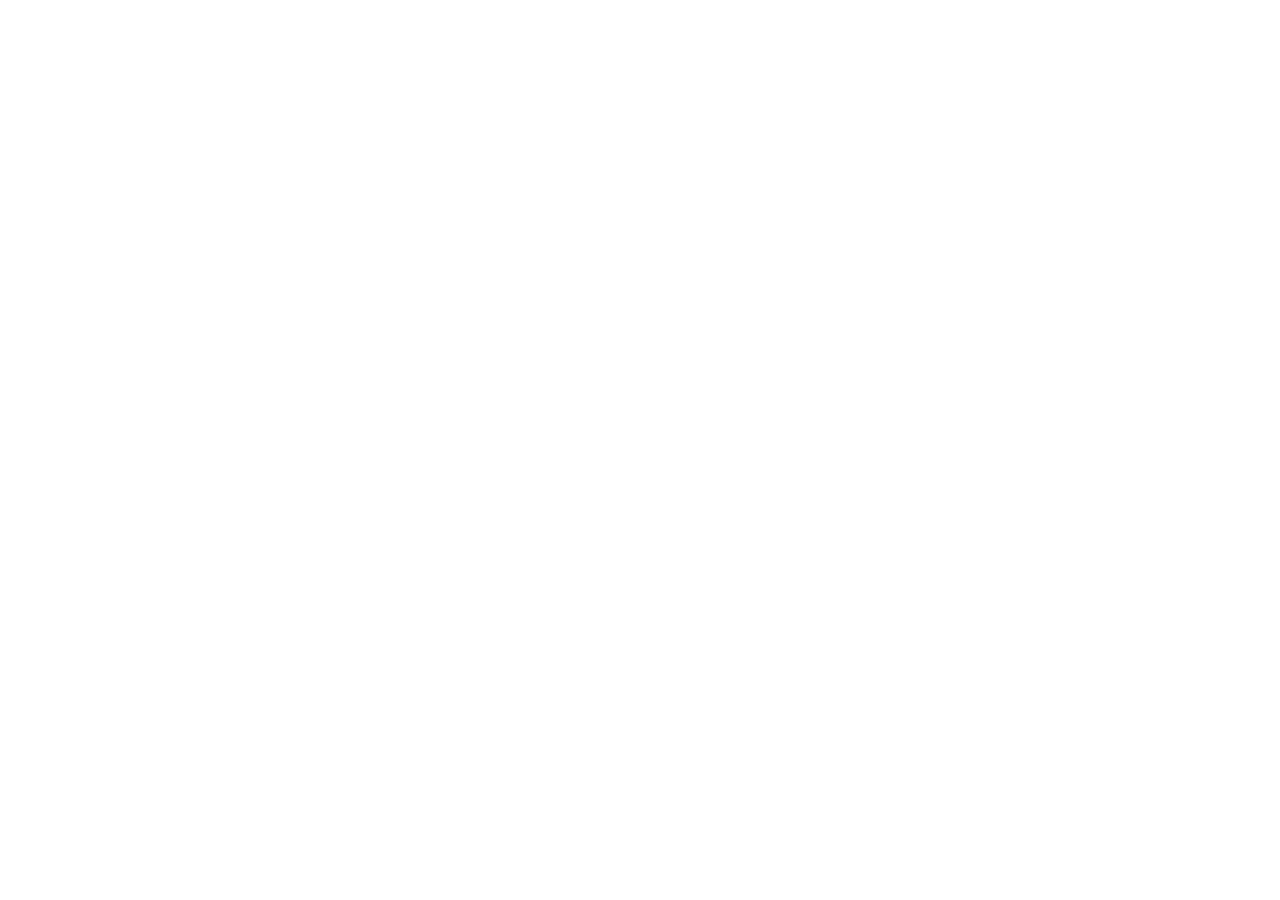
==== index.html @ 4cef2484 "Deploy f75d1c8585dfdbc903c3de9e8fee1585f913e459" ====
<!doctype html>
<html lang="es">
  <head>
    <meta charset="UTF-8" />
    <meta name="viewport" content="width=device-width, initial-scale=1, viewport-fit=cover, interactive-widget=resizes-content" />
    <meta name="theme-color" content="#f4f3ed" media="(prefers-color-scheme: light)" />
    <meta name="theme-color" content="#131a16" media="(prefers-color-scheme: dark)" />
    <link rel="preload" href="/abr-liftlog-public/fonts/barlow-regular.woff2" as="font" type="font/woff2" crossorigin />
    <link rel="preload" href="/abr-liftlog-public/fonts/barlow-condensed-semibold.woff2" as="font" type="font/woff2" crossorigin />
    <link rel="icon" type="image/svg+xml" href="/abr-liftlog-public/brand.svg" />
    <link rel="icon" type="image/png" sizes="32x32" href="/abr-liftlog-public/favicon-32.png" />
    <link rel="apple-touch-icon" sizes="180x180" href="/abr-liftlog-public/apple-touch-icon.png" />
    <title>ABR Liftlog</title>
    <script type="module" crossorigin src="/abr-liftlog-public/assets/index-C5jValbl.js"></script>
    <link rel="stylesheet" crossorigin href="/abr-liftlog-public/assets/index-BGxFVQfL.css">
  <link rel="manifest" href="/abr-liftlog-public/manifest.webmanifest"></head>
  <body>
    <div id="root"></div>
  </body>
</html>
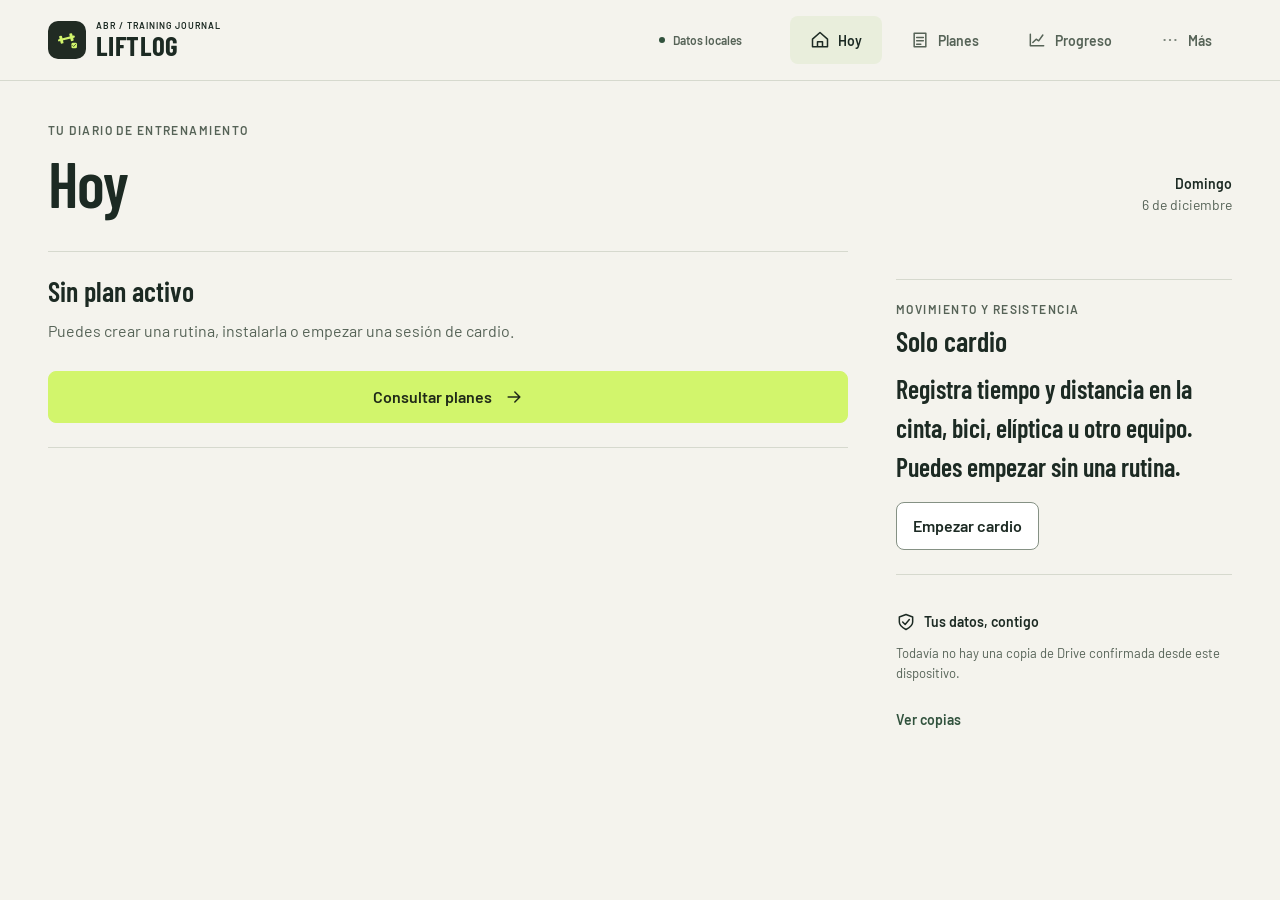
==== commit 3dcbbc82: "Update from https://github.com/abdell1999/abr-liftlog/commit/862dc05d4c0032ee55c1dd334f402fbfa137e01" ====
--- a/index.html
+++ b/index.html
@@ -1,20 +1,21 @@
-<!doctype html>
-<html lang="es">
-  <head>
-    <meta charset="UTF-8" />
-    <meta name="viewport" content="width=device-width, initial-scale=1, viewport-fit=cover, interactive-widget=resizes-content" />
-    <meta name="theme-color" content="#f4f3ed" media="(prefers-color-scheme: light)" />
-    <meta name="theme-color" content="#131a16" media="(prefers-color-scheme: dark)" />
-    <link rel="preload" href="/abr-liftlog-public/fonts/barlow-regular.woff2" as="font" type="font/woff2" crossorigin />
-    <link rel="preload" href="/abr-liftlog-public/fonts/barlow-condensed-semibold.woff2" as="font" type="font/woff2" crossorigin />
-    <link rel="icon" type="image/svg+xml" href="/abr-liftlog-public/brand.svg" />
-    <link rel="icon" type="image/png" sizes="32x32" href="/abr-liftlog-public/favicon-32.png" />
-    <link rel="apple-touch-icon" sizes="180x180" href="/abr-liftlog-public/apple-touch-icon.png" />
-    <title>ABR Liftlog</title>
-    <script type="module" crossorigin src="/abr-liftlog-public/assets/index-C5jValbl.js"></script>
-    <link rel="stylesheet" crossorigin href="/abr-liftlog-public/assets/index-BGxFVQfL.css">
-  <link rel="manifest" href="/abr-liftlog-public/manifest.webmanifest"></head>
-  <body>
-    <div id="root"></div>
-  </body>
-</html>
+<!doctype html>
+<html lang="es">
+  <head>
+    <meta charset="UTF-8" />
+    <meta name="viewport" content="width=device-width, initial-scale=1, viewport-fit=cover, interactive-widget=resizes-content" />
+    <meta name="theme-color" content="#f4f3ed" media="(prefers-color-scheme: light)" />
+    <meta name="theme-color" content="#131a16" media="(prefers-color-scheme: dark)" />
+    <link rel="preload" href="/fonts/barlow-regular.woff2" as="font" type="font/woff2" crossorigin />
+    <link rel="preload" href="/fonts/barlow-condensed-semibold.woff2" as="font" type="font/woff2" crossorigin />
+    <link rel="icon" type="image/svg+xml" href="/brand.svg" />
+    <link rel="icon" type="image/png" sizes="32x32" href="/favicon-32.png" />
+    <link rel="apple-touch-icon" sizes="180x180" href="/apple-touch-icon.png" />
+    <title>ABR Liftlog</title>
+    <script type="module" crossorigin src="/assets/index-BrlQEGfA.js"></script>
+    <link rel="stylesheet" crossorigin href="/assets/index-BxNCesrG.css">
+  <link rel="manifest" href="/manifest.webmanifest"></head>
+  <body>
+    <div id="root"></div>+
+  </body>
+</html>
--- a/assets/index-BxNCesrG.css
+++ b/assets/index-BxNCesrG.css
@@ -0,0 +1 @@
+@font-face{font-family:Barlow;font-style:normal;font-weight:400;font-display:swap;src:url(/fonts/barlow-regular.woff2) format("woff2")}@font-face{font-family:Barlow;font-style:normal;font-weight:600 800;font-display:swap;src:url(/fonts/barlow-semibold.woff2) format("woff2")}@font-face{font-family:Barlow Condensed;font-style:normal;font-weight:600;font-display:swap;src:url(/fonts/barlow-condensed-semibold.woff2) format("woff2")}@font-face{font-family:Barlow Condensed;font-style:normal;font-weight:700 800;font-display:swap;src:url(/fonts/barlow-condensed-bold.woff2) format("woff2")}:root{color-scheme:light dark;--font-ui: Barlow, system-ui, sans-serif;--font-display: "Barlow Condensed", Barlow, sans-serif;--space-1: 4px;--space-2: 8px;--space-3: 12px;--space-4: 16px;--space-5: 24px;--space-6: 32px;--surface: #f4f3ed;--card: #ffffff;--ink: #1c2a23;--muted: #566357;--line: #d6d9ce;--control-border: #859184;--panel: #212b23;--panel-ink: #f5f6ec;--panel-muted: #c9d3c5;--panel-line: #55604f;--image-surface: #eef0ea;--accent: #d2f56c;--accent-hover: #dff89c;--accent-ink: #202a18;--selected: #e9eedc;--link: #31523d;--danger: #963e30;--danger-surface: #f9ece6;--focus: #426437;--done: #dce9ce;--partial: #f8eabd;--missed: #f2dcd5;--extra: #dce9ee;--exception: #e8e0ee;--chart-primary: #315f45;--chart-secondary: #3f6b89;--chart-partial: #8b661b;--print-paper: #fff;--print-ink: #19201b;--print-line: #9cad9f;--radius: 12px;--tab-height: 80px;--width: 800px;--gutter: 20px;--motion-fast: .14s;font-family:var(--font-ui);font-size:16px;color:var(--ink);background:var(--surface);line-height:1.5;font-synthesis:none;text-rendering:optimizeLegibility}@media(prefers-color-scheme:dark){:root{--surface: #131a16;--card: #1c2620;--ink: #f2f3e9;--muted: #b8c5b5;--line: #3b493f;--control-border: #7f9382;--selected: #2a3b2c;--link: #c6dfa7;--danger: #ffc4b5;--danger-surface: #3b2824;--focus: #d2f56c;--done: #2d4732;--partial: #4e3b20;--missed: #512d29;--extra: #273e4a;--exception: #3a334a;--chart-primary: #b1dc85;--chart-secondary: #96c7ed;--chart-partial: #e9b868}}*{box-sizing:border-box}html{scroll-padding-block:16px calc(var(--tab-height) + env(safe-area-inset-bottom,0px) + 16px)}html,body{margin:0;overflow-x:clip}body{min-width:0;min-height:100dvh}main{max-width:var(--width);margin-inline:auto;padding:28px max(var(--gutter),env(safe-area-inset-right,0px)) calc(var(--tab-height) + 24px + env(safe-area-inset-bottom,0px)) max(var(--gutter),env(safe-area-inset-left,0px));overflow-wrap:anywhere}main:focus{outline:none}h1,h2,h3{color:var(--ink);line-height:1.12;text-wrap:balance}h1,h2{font-family:var(--font-display);font-weight:600}h1{font-size:48px;letter-spacing:-.025em;margin:4px 0 16px}h2{font-size:28px;margin:0 0 12px}h3{font-size:20px;font-weight:600;margin:20px 0 12px}p{margin:12px 0;max-width:70ch}section{margin-block:28px}a{color:var(--link);text-underline-offset:.2em}strong{font-weight:600}.sr-only{position:absolute;width:1px;height:1px;padding:0;margin:-1px;overflow:hidden;clip-path:inset(50%);white-space:nowrap;border:0}small{font-size:13px}.eyebrow{font-size:12px;font-weight:600;letter-spacing:.12em;text-transform:uppercase;color:var(--muted);margin:0 0 8px}.page-intro{color:var(--muted);margin:0 0 28px;max-width:60ch}.app-icon{width:20px;height:20px;flex:none}.row-index{font-family:var(--font-display);font-size:22px;color:var(--muted);font-variant-numeric:tabular-nums}.section-heading{display:flex;align-items:baseline;justify-content:space-between;gap:var(--space-3);margin-bottom:var(--space-3)}.section-heading h2{margin:0}.section-heading>span{font-size:13px;color:var(--muted);text-align:end}.skip-link{position:fixed;z-index:20;inset:8px auto auto 8px;width:1px;height:1px;overflow:hidden;clip-path:inset(50%);background:var(--card)}.skip-link:focus{clip-path:none;width:auto;height:auto;padding:12px 20px}.app-header{background:var(--surface);border-bottom:1px solid var(--line);padding-top:env(safe-area-inset-top,0px)}.app-header>div{min-height:80px;margin:auto;max-width:var(--width);padding:12px var(--gutter);display:flex;align-items:center;justify-content:space-between;gap:16px}.app-brand{display:inline-flex;gap:10px;align-items:center;color:var(--ink);text-decoration:none;min-height:48px}.app-brand img{display:block;width:38px;height:38px;border-radius:10px}.app-brand span{display:grid;gap:1px}.app-brand small{font-size:9px;line-height:1.2;letter-spacing:.09em;font-weight:600}.app-brand strong{font-family:var(--font-display);font-size:27px;font-weight:700;line-height:1;letter-spacing:.015em}.app-local{display:flex;align-items:center;gap:6px;color:var(--muted);font-size:12px}.local-dot{width:6px;height:6px;border-radius:50%;background:var(--link)}.app-nav{position:fixed;z-index:8;inset:auto 0 0;background:var(--card);border-top:1px solid var(--line);padding:8px max(12px,env(safe-area-inset-right,0px)) calc(8px + env(safe-area-inset-bottom,0px)) max(12px,env(safe-area-inset-left,0px))}.app-tabs{max-width:var(--width);display:grid;grid-template-columns:repeat(4,minmax(0,1fr));gap:var(--space-2);margin:auto}.app-tabs a{position:relative;display:grid;min-height:56px;gap:3px;place-content:center;justify-items:center;color:var(--muted);text-decoration:none;border-radius:8px;font-size:12px;font-weight:600}.app-tabs a[aria-current]{color:var(--ink);background:var(--selected)}.app-tabs a[aria-current]:before{content:"";width:16px;height:3px;border-radius:2px;background:var(--link);position:absolute;top:0}.app-menu{list-style:none;padding:0;border-top:1px solid var(--line)}.app-menu li{border-bottom:1px solid var(--line)}.app-menu a{display:flex;align-items:center;gap:16px;min-height:104px;padding:20px 4px;color:var(--ink);text-decoration:none}.menu-icon{display:grid;place-items:center;width:44px;height:44px;background:var(--selected);border-radius:50%;flex:none}.menu-label{flex:1;min-width:0}.menu-label strong{font-family:var(--font-display);font-size:27px}.menu-label small{display:block;color:var(--muted);margin-top:3px}button,input,select,textarea{font:inherit}button,input,select{min-height:48px}button,input,select,textarea,summary{touch-action:manipulation}button{color:var(--ink);background:var(--card);border:1px solid var(--control-border);padding:10px 16px;border-radius:8px;font-weight:600;margin:4px 8px 4px 0;cursor:pointer;transition:background var(--motion-fast),color var(--motion-fast),border-color var(--motion-fast),opacity var(--motion-fast)}button:disabled,input:disabled,select:disabled{opacity:.5;cursor:not-allowed}button:active:not(:disabled),a:active{opacity:.75}.action-primary,button.action-primary{display:flex;align-items:center;justify-content:center;gap:12px;width:100%;min-height:52px;padding:12px 20px;border:1px solid var(--accent);border-radius:8px;background:var(--accent);color:var(--accent-ink);font-weight:600;text-decoration:none;margin:0}.action-primary>.app-icon:last-child{margin-left:auto}.action-primary>.app-icon:first-child{margin-left:0}.button-danger{color:var(--danger);background:transparent;border-color:transparent}.touch{display:flex;align-items:center;gap:8px;min-height:48px;font-weight:600;text-decoration:none}.text-action{justify-content:space-between;border-top:1px solid var(--line);margin-top:16px;font-size:14px}.back-link{font-size:14px;margin-bottom:16px}label{display:block;font-size:14px;font-weight:600;margin:16px 0}input{display:block;max-width:100%;margin-top:6px}input:not([type=checkbox]):not([type=file]),select,textarea{color:var(--ink);background:var(--card);border:1px solid var(--control-border);border-radius:8px;padding:10px 12px;font-size:16px;font-weight:400}select{display:block;max-width:100%;margin-top:6px}textarea{display:block;width:100%;min-height:96px;resize:vertical;margin-top:6px}input[type=checkbox]{width:22px;height:22px;min-height:22px;accent-color:var(--link)}input[type=file]{width:100%;font-size:14px;font-weight:400}input::file-selector-button{font:inherit;min-height:48px;border:1px solid var(--control-border);color:var(--ink);background:var(--card);border-radius:8px;margin-right:8px;padding:8px 12px;cursor:pointer}fieldset{min-inline-size:0}legend{font-weight:600}summary{position:relative;list-style:none;min-height:48px;padding:12px 28px 12px 0;cursor:pointer;font-weight:600}summary::-webkit-details-marker{display:none}summary:after{content:"";position:absolute;right:6px;top:21px;width:7px;height:7px;border-right:2px solid var(--muted);border-bottom:2px solid var(--muted);transform:rotate(45deg)}details[open]>summary:after{transform:rotate(225deg);top:25px}:focus-visible{outline:3px solid var(--focus);outline-offset:4px}[role=alert]{border-left:3px solid var(--danger);background:var(--danger-surface);color:var(--danger);padding:12px 16px;white-space:pre-line}@media(hover:hover){button:hover:not(:disabled),.app-tabs a:hover,.app-menu a:hover{background:var(--selected)}button.action-primary:hover,a.action-primary:hover{background:var(--accent-hover);color:var(--accent-ink);border-color:var(--accent-hover)}a.touch:hover,.days a:hover{text-decoration:underline;text-underline-offset:.2em}}.today-heading{display:flex;justify-content:space-between;align-items:end;gap:16px;margin-bottom:24px}.today-heading h1{margin:0;font-size:56px}.today-date{display:grid;text-align:end;margin:0 0 4px;color:var(--muted);font-size:14px}.today-date>span{font-weight:600;color:var(--ink)}.today-layout{display:grid;gap:var(--space-3)}.today-main,.today-aside{min-width:0}.today-plan{margin:0;padding:var(--space-5);color:var(--panel-ink);background:var(--panel);border-radius:16px}.today-plan h2{font-size:44px;font-weight:600;letter-spacing:-.015em;color:var(--panel-ink);margin:20px 0 12px;max-width:18ch}.today-kicker{font-size:12px;text-transform:uppercase;letter-spacing:.12em;color:var(--panel-muted);margin:0}.today-kicker:before{content:"";display:inline-block;width:6px;height:6px;border-radius:50%;background:var(--accent);margin-right:8px;vertical-align:middle}.today-routine{font-size:14px;color:var(--panel-muted);margin:0}.today-plan .touch{color:var(--panel-muted);font-size:14px;justify-content:center;margin-top:4px}.today-plan :focus-visible{outline-color:var(--accent)}.today-metrics{display:flex;justify-content:space-between;gap:var(--space-3);border-block:1px solid var(--panel-line);padding:var(--space-4) 0;margin:var(--space-5) 0}.today-metrics dt{font-size:12px;color:var(--panel-muted);margin-bottom:4px}.today-metrics dd{margin:0;font:600 36px/1 var(--font-display);font-variant-numeric:tabular-nums}.today-metrics dd span{font:400 14px/1.3 var(--font-ui);display:block;margin-top:4px;color:var(--panel-muted)}.active-session .action-primary{margin-top:24px}.today-rest{margin:0;padding:24px 0;border-block:1px solid var(--line)}.today-exercises{margin-top:28px}.exercise-preview{list-style:none;padding:0;margin:0}.exercise-preview li{display:flex;gap:12px;align-items:center;min-height:88px;padding:12px 0;border-bottom:1px solid var(--line)}.exercise-preview .row-index{width:20px;flex:none;font-size:18px}.exercise-preview img{width:52px;height:52px;border-radius:8px;object-fit:contain;background:var(--image-surface);flex:none}.exercise-preview li>div{flex:1;min-width:0}.exercise-preview strong{display:block;font-size:16px;line-height:1.3}.exercise-preview li>div>span{display:block;color:var(--muted);font-size:13px;margin-top:5px}.week-panel{margin-top:0;padding-block:20px;border-top:1px solid var(--line)}.week-days{list-style:none;display:grid;grid-template-columns:repeat(7,minmax(0,1fr));gap:3px;padding:0;margin:20px 0 0}.week-days li{display:grid;justify-items:center;gap:4px;padding:12px 0;border-radius:8px;color:var(--muted)}.week-days li>span{font-size:12px}.week-days strong{font:600 26px/1.2 var(--font-display);color:var(--ink)}.week-days .planned{background:var(--card)}.week-days [aria-current]{background:var(--panel);color:var(--panel-ink)}.week-days [aria-current] strong{color:var(--accent)}.extra-panel{border-block:1px solid var(--line);padding:20px 0}.extra-panel>p:not(.eyebrow){font-family:var(--font-display);font-size:26px;margin:0 0 12px}.today-copy{color:var(--muted);font-size:13px;padding:8px 0}.copy-label{display:flex;align-items:center;gap:8px;color:var(--ink);font-size:14px}.today-copy .touch{font-size:14px}.create-routine-panel{background:var(--selected);padding:var(--space-5);border-radius:var(--radius)}.create-routine-panel h2{font-size:32px}.create-routine-panel label{font-weight:400}.create-routine-panel select{width:100%}.draft-panel{border-left:3px solid var(--link);padding:16px 20px;background:var(--card)}.plan-card{border-top:1px solid var(--line);padding:28px 0 8px;margin:32px 0}.plan-card-meta{display:flex;gap:12px;justify-content:space-between;align-items:center}.plan-card-meta>span{font-size:12px;color:var(--muted);padding:4px 8px;border:1px solid var(--line);border-radius:4px}.plan-card h2{font-size:34px;margin:12px 0;max-width:35ch}.plan-card>p{font-size:14px;color:var(--muted)}.plan-card>button:not(:first-of-type){background:transparent;border-color:transparent;padding-inline:4px;color:var(--link);font-size:13px}.days{list-style:none;padding:0;margin-top:20px}.days li{border-bottom:1px solid var(--line)}.days a{display:flex;align-items:center;gap:16px;min-height:64px;padding:8px 0;font-weight:600;color:var(--ink);text-decoration:none}.days a>.app-icon:last-child{margin-left:auto}.plan-days .row-index{width:24px;flex:none}.plan-days a>span:not(.row-index){flex:1;font-size:15px}.import-panel{border:1px dashed var(--control-border);padding:24px;border-radius:12px}.import-panel>p{color:var(--muted);font-size:14px}.editor-panel{padding-top:16px;border-top:2px solid var(--ink)}.routine-editor h3{font:600 34px/1.1 var(--font-display)}.routine-editor>p{font-size:14px;color:var(--muted)}.routine-editor>label input,.routine-editor>label select{width:100%}.routine-editor>details{border-top:1px solid var(--line);margin-top:24px}.routine-editor>details>summary{font-family:var(--font-display);font-size:25px;padding-block:16px}.routine-prescription{border:0;border-bottom:1px solid var(--line);padding:16px 0;margin:20px 0}.routine-prescription legend{font-size:18px;padding:0}.prescription-disclosure{border-bottom:1px solid var(--line)}.prescription-disclosure>summary{font-size:16px}.prescription-disclosure>summary small{display:block;font-weight:400;color:var(--muted);margin-top:4px}.prescription-disclosure .routine-prescription{border:0;padding-top:0;margin-top:4px}.add-exercise-disclosure{margin-top:16px}.add-exercise-disclosure>summary{color:var(--link);font-size:14px}.routine-prescription-fields{display:grid;grid-template-columns:repeat(auto-fit,minmax(100px,1fr));gap:8px 12px}.routine-prescription-fields label{margin:8px 0}.routine-prescription-fields input{width:100%;font-variant-numeric:tabular-nums}.routine-day-picker{display:flex;flex-wrap:wrap;gap:12px;align-items:end}.routine-editor select,.routine-editor textarea{max-width:100%}.routine-editor .exercise-picker{border-top:1px solid var(--line);padding-top:16px}.routine-editor .exercise-picker label{display:block;margin-block:12px}.routine-editor .exercise-picker input,.routine-editor .exercise-picker select{width:100%}.own-exercise{border-left:3px solid var(--line);padding-left:16px}.day-exercise{padding:24px 0;border-top:1px solid var(--line);min-width:0}.day-exercise h2{font-size:30px;margin-top:8px}.day-exercise>p{font-size:14px}figure{margin:20px 0}figure img{display:block;object-fit:contain;background:var(--image-surface);border-radius:12px}figcaption{font-size:12px;color:var(--muted);margin-top:6px}#root:has(.workout-bar) .app-header,#root:has(.workout-bar) .app-nav{display:none}#root:has(.workout-bar) main{padding-top:env(safe-area-inset-top,0px);padding-bottom:calc(32px + env(safe-area-inset-bottom,0px))}html:has(.workout-bar){scroll-padding-block:calc(80px + env(safe-area-inset-top,0px)) 16px}html:has(.rest-timer){scroll-padding-block-start:calc(156px + env(safe-area-inset-top,0px))}.workout-bar{position:sticky;top:env(safe-area-inset-top,0px);z-index:6;display:flex;justify-content:space-between;align-items:center;gap:12px;min-height:68px;background:var(--surface);border-bottom:1px solid var(--line);margin-bottom:24px}.workout-bar a{display:inline-flex;align-items:center;gap:8px;min-height:48px;text-decoration:none;font-size:14px;font-weight:600}.workout-bar button{margin:0;font-size:14px;background:var(--selected);border-color:transparent}.workout-title{font-size:38px;margin-bottom:8px;max-width:26ch}.workout-date{font-size:13px;color:var(--muted);margin-top:0}.workout-status{display:flex;flex-wrap:wrap;align-items:center;gap:12px 24px;margin:20px 0 4px}.workout-count{display:flex;align-items:center;gap:6px;margin:0;font-size:13px;font-variant-numeric:tabular-nums}.workout-count .app-icon{width:16px;height:16px}.workout-progress{flex:1;min-width:140px;font-size:12px;color:var(--muted)}.workout-progress progress{display:block;width:100%;height:5px;accent-color:var(--link);margin-top:6px;border:0}progress::-webkit-progress-bar{background:var(--line);border-radius:3px}progress::-webkit-progress-value{background:var(--link);border-radius:3px}.draft-status{font-size:12px;color:var(--muted);min-height:18px;margin:4px 0}.workout-navigation{display:flex;flex-wrap:wrap;align-items:end;gap:12px;margin:16px 0 24px}.workout-navigation label{flex:1;min-width:150px;margin:0;font-size:12px}.workout-navigation select{width:100%}.workout-navigation button{font-size:12px;padding-inline:10px;margin:0;background:transparent;border-color:var(--line)}.workout-exercise{padding:0;margin:0;border-top:1px solid var(--line)}.workout-exercise[data-current]{border-top:2px solid var(--ink)}.workout-exercise-content>summary{display:grid;grid-template-columns:28px 1fr;gap:3px 12px;padding-block:20px;padding-right:24px}.workout-exercise-content>summary h2{font:600 28px/1.1 var(--font-display);margin:0}.workout-exercise-content>summary small{grid-column:2;color:var(--muted);font-size:12px;font-weight:400}.exercise-number{grid-row:span 2;color:var(--muted);font:600 25px/1.2 var(--font-display)}.exercise-overview{display:flex;align-items:center;gap:20px;margin:0 0 20px}.workout-photo{display:block;width:88px;height:88px;object-fit:contain;background:var(--image-surface);border-radius:12px;flex:none}.exercise-target{display:grid;gap:3px;margin:0}.exercise-target strong{font:600 32px/1.1 var(--font-display);font-variant-numeric:tabular-nums}.exercise-target span{color:var(--muted);font-size:13px}.machine-name{font-size:13px;font-weight:600;color:var(--link);margin-top:-8px}.series-fields{display:flex;align-items:end;gap:12px;flex-wrap:wrap;padding:0;margin:0;border:0}.series-fields legend{font-size:12px;text-transform:uppercase;letter-spacing:.08em;color:var(--muted);margin-bottom:8px}.series-fields label{flex:1 1 28%;min-width:0;margin:0;font-size:13px}.series-fields input:not([type=checkbox]){width:100%;min-width:0;min-height:60px;padding:8px;text-align:center;font:600 30px/1.2 var(--font-display);font-variant-numeric:tabular-nums;background:var(--card)}.series-fields .check{flex-basis:100%;display:flex;align-items:center;gap:8px;min-height:44px;font-size:13px;font-weight:400}.series-fields .check input{margin:0}.series-fields .action-primary{flex-basis:100%;width:100%}.series-feedback{font-size:13px;font-weight:600;color:var(--link);margin:12px 0}.series-feedback:empty{display:none}.workout-tools{display:flex;flex-wrap:wrap;gap:4px 12px;margin:16px 0;border-bottom:1px solid var(--line);padding-bottom:12px}.workout-tools>button{border-color:transparent;background:transparent;color:var(--link);font-size:13px;margin:0;padding-inline:0;text-align:start}.workout-tools form{width:100%}.workout-tools fieldset{padding:16px;border:1px solid var(--line);border-radius:8px}.recorded-sets{padding-left:24px;font-size:14px;font-variant-numeric:tabular-nums}.recorded-sets li{padding-block:4px;border-bottom:1px solid var(--line)}.edit-set{font-size:12px;min-height:44px;padding:8px;margin-left:8px;border-color:transparent;background:transparent;color:var(--link)}.previous-sets{border-top:1px solid var(--line);margin:16px 0 24px}.previous-sets summary{font-size:14px}.previous-sets p,.load-suggestion{font-size:13px;color:var(--muted)}.previous-sets ol{padding-left:24px;font-size:14px}.rest-timer{position:sticky;top:calc(68px + env(safe-area-inset-top,0px));z-index:5;background:var(--selected);border:1px solid var(--control-border);padding:8px 12px;border-radius:8px;display:flex;flex-wrap:wrap;gap:12px;justify-content:space-between;align-items:center;font-variant-numeric:tabular-nums}.rest-timer button{margin:0;font-size:12px;background:transparent}.rest-timer{align-items:start;padding:12px 16px;gap:12px 20px}.rest-clock{flex:1}.rest-clock .eyebrow{display:flex;align-items:center;gap:8px;margin-bottom:4px}.rest-clock>strong{display:block;font:600 64px/1 var(--font-display);font-variant-numeric:tabular-nums;letter-spacing:-.03em}.rest-complete .rest-clock>strong{font-size:34px}.rest-actions{display:flex;flex-direction:column;align-items:start;gap:4px;flex:0 1 150px}.rest-actions small{width:100%;font-size:12px;color:var(--muted)}.rest-alerts{width:100%}.rest-alerts>summary{min-height:44px;font-size:12px;padding-block:10px}.rest-alerts small{display:block;margin-block:8px}.auto-rest-option{display:flex;align-items:center;gap:8px;min-height:48px;font-size:13px;font-weight:400}.auto-rest-option input{margin:0;flex:none}.rest-duration-editor>summary{font-size:13px;color:var(--link)}.rest-duration-editor form{padding-bottom:12px}.cardio-panel{border-top:1px solid var(--line);padding-top:24px}.cardio-panel fieldset{border:0;padding:0}.cardio-entries{list-style:none;padding:0}.cardio-entries li{display:flex;flex-wrap:wrap;align-items:center;gap:8px;border-bottom:1px solid var(--line);padding:12px 0}.cardio-entries li>div{flex:1;min-width:120px}.cardio-entries span{display:block;color:var(--muted);font-variant-numeric:tabular-nums}.cardio-duration{display:grid;grid-template-columns:repeat(2,minmax(0,1fr));gap:16px;max-width:420px}.cardio-duration input{width:100%}html:has(.rest-timer){scroll-padding-block-start:calc(300px + env(safe-area-inset-top,0px))}.finish-workout{border-top:2px solid var(--line);padding-top:24px}.equipment-note,.session-exercise-tools{border-block:1px solid var(--line);margin-block:16px}.equipment-note>summary,.session-exercise-tools>summary{font-size:14px;font-weight:600}.equipment-note-text{white-space:pre-line;overflow-wrap:anywhere}.equipment-note-photo{display:block;width:min(100%,240px);height:auto;max-height:220px;object-fit:contain;margin-block:12px;border-radius:8px}.equipment-note form,.session-exercise-tools form{padding-bottom:12px}.session-order-actions{display:flex;flex-wrap:wrap;gap:8px;margin-block:12px}.session-order-actions button{margin:0}.undo-set-notice{display:flex;flex-wrap:wrap;align-items:center;gap:8px;padding-block:8px;border-bottom:1px solid var(--line);margin-bottom:16px}.undo-set-notice>span{flex-basis:100%;color:var(--muted);font-size:14px}.undo-set-notice button{margin:0}.finish-workout .action-primary{margin:20px 0 8px}.session-summary{background:var(--selected);padding:24px;border-radius:12px}.session-summary dl{display:flex;flex-wrap:wrap;gap:24px}.session-summary dt{font-size:13px;color:var(--muted)}.session-summary dd{margin:4px 0 0;font:600 34px/1 var(--font-display)}.exercise-picker{border:0;padding:0;margin-top:16px}.exercise-picker label{display:flex;gap:12px;align-items:center;min-height:48px;margin:0}.exercise-picker input[type=checkbox]{margin:0;flex:none}.calendar-layout>section{padding:24px 0;border-top:1px solid var(--line)}.calendar-nav{display:flex;gap:12px;justify-content:space-between;align-items:center;margin-bottom:20px}.calendar-nav h2{margin:0;text-align:center;font-size:28px}.calendar-nav h2:first-letter{text-transform:uppercase}.calendar-nav button{width:48px;min-width:48px;font-size:24px;margin:0;padding:4px;background:transparent;border-color:var(--line)}.calendar-grid{display:grid;grid-template-columns:repeat(7,minmax(0,1fr));gap:var(--space-1)}.calendar-weekday{padding:8px 0;text-align:center;font-size:12px;color:var(--muted)}.calendar-day{min-height:60px;margin:0;padding:6px 1px;background:var(--card);border-color:transparent;border-radius:6px;line-height:1.2}.calendar-day strong{font:600 24px/1 var(--font-display)}.calendar-day span{display:block;font-size:12px;margin-top:5px}.calendar-day.completed{background:var(--done)}.calendar-day.partial{background:var(--partial)}.calendar-day.missed{background:var(--missed)}.calendar-day.extra{background:var(--extra)}.calendar-day.scheduled_today{background:var(--selected)}.calendar-day.excused,.calendar-day.rescheduled{background:var(--exception)}.calendar-day.adjacent{background:transparent;border:1px dashed var(--line)}.calendar-day[aria-pressed=true]{outline:2px solid var(--ink);outline-offset:-2px}.calendar-day:focus-visible{outline:3px solid var(--focus);outline-offset:1px}.calendar-summary{display:flex;flex-wrap:wrap;gap:20px 28px}.calendar-summary dt{font-size:13px;color:var(--muted)}.calendar-summary dd{font:600 32px/1.2 var(--font-display);margin:4px 0 0}.weekly-export>p,.calendar-detail-panel p{font-size:14px;color:var(--muted)}.weekly-print-brand{display:none}.weekly-export-actions{display:flex;flex-wrap:wrap;gap:8px}.weekly-export-actions button{margin:0;font-size:13px}main[data-page=stats]>section,main[data-page=settings]>section,main[data-page=history]>section,main[data-page=legacy]>section{border-top:1px solid var(--line);padding-top:24px}main[data-page=settings]>section>p,main[data-page=stats]>section>p{font-size:14px;color:var(--muted)}.stats-chart{min-width:0;margin-block:20px}.stats-filters{display:flex;flex-wrap:wrap;gap:12px 20px;align-items:end}.week-controls{display:grid;grid-template-columns:repeat(2,minmax(0,1fr));align-items:center;gap:12px;margin-block:20px}.week-controls p{grid-column:1 / -1;grid-row:1;margin:0;font-variant-numeric:tabular-nums}.week-controls button{margin:0}@media(min-width:700px){.week-controls{grid-template-columns:auto 1fr auto}.week-controls p{grid-column:2;text-align:center}}.week-controls small{display:block;color:var(--muted)}.weekly-comparisons{list-style:none;padding:0}.weekly-comparisons li{display:flex;flex-wrap:wrap;gap:8px 24px;padding-block:16px;border-bottom:1px solid var(--line)}.weekly-comparisons li>strong{flex-basis:100%}.session-transfer{margin-block:24px;padding-block:20px;border-block:1px solid var(--line)}.session-transfer>p{font-size:14px;color:var(--muted)}.stats-filters label{flex:1;min-width:140px}.stats-filters input,.stats-filters select{width:100%}.stats-table{overflow-x:auto}.stats-table table{border-collapse:collapse;width:100%;text-align:right;font-size:14px;font-variant-numeric:tabular-nums}.stats-table td,.stats-table th{border-bottom:1px solid var(--line);padding:12px;white-space:nowrap}.stats-table th:first-child{text-align:left}.recharts-cartesian-axis-tick text{fill:var(--muted)}.recharts-cartesian-grid line{stroke:var(--line)}.recharts-default-tooltip{background:var(--card)!important;border-color:var(--line)!important}.recharts-default-tooltip .recharts-tooltip-item,.recharts-tooltip-label{color:var(--ink)!important}.legacy-list{padding:0;list-style:none}.legacy-list li{border-top:1px solid var(--line);padding-block:16px}.legacy-list span{display:block}.legacy-list p{white-space:pre-wrap}pre{overflow:auto;max-height:320px;padding:16px;background:var(--card);font-size:12px;border:1px solid var(--line);border-radius:8px}.loading-state{display:flex;align-items:center;gap:12px;min-height:160px;color:var(--muted)}.empty-state{border-block:1px solid var(--line);padding:32px 0;max-width:640px}.empty-state>.app-icon{width:32px;height:32px;color:var(--muted);margin-bottom:20px}.empty-state>p{color:var(--muted)}.empty-state .touch{gap:16px}.loading-mark{width:24px;height:24px;border:2px solid var(--line);border-top-color:var(--link);border-radius:50%;animation:loading-turn .8s linear infinite}@keyframes loading-turn{to{transform:rotate(360deg)}}@media(min-width:48rem){:root{--gutter: 32px}main{padding-top:40px}h1{font-size:60px}.today-heading h1{font-size:64px}.today-plan{padding:var(--space-6)}.today-layout{grid-template-columns:minmax(0,1fr) 240px;gap:24px;align-items:start}.today-plan h2{font-size:48px}.today-metrics{justify-content:space-between;gap:16px}.today-metrics dd{font-size:30px}.create-routine-panel{display:grid;grid-template-columns:1fr auto;gap:8px 24px;align-items:center}.create-routine-panel>div{grid-column:1 / -1}.create-routine-panel>label{min-width:0;margin-bottom:0}.create-routine-panel .action-primary{margin-top:26px}.routine-prescription-fields{grid-template-columns:repeat(3,minmax(0,1fr))}.day-exercises{display:grid;grid-template-columns:repeat(2,minmax(0,1fr));gap:32px}.day-exercises>section{margin:0}.app-menu a{min-height:120px}.app-menu .menu-label strong{font-size:32px}}@media(min-width:64rem){:root{--width: 1280px;--gutter: 48px}html:not(:has(.workout-bar)){scroll-padding-block-end:24px}main{padding-bottom:64px}.app-header{display:grid;grid-template-columns:minmax(0,1fr) auto;align-items:center;gap:48px;padding-inline:max(48px,calc((100% - var(--width)) / 2 + 48px))}.app-header>div{width:100%;padding-inline:0}.app-nav{position:static;background:transparent;border:0;padding:0}.app-tabs{display:flex;gap:8px}.app-tabs a{display:flex;flex-direction:row;align-items:center;gap:8px;font-size:14px;padding:12px 20px;min-height:48px}.app-tabs a[aria-current]:before{display:none}.today-layout{grid-template-columns:minmax(0,1fr) 336px;gap:48px;align-items:start}.today-plan h2{font-size:56px;max-width:24ch}.today-heading{margin-bottom:32px}.today-metrics dd{font-size:42px}.week-panel{padding-top:8px;border-top:0}.app-menu{max-width:900px}.create-routine-panel{grid-template-columns:minmax(200px,1fr) minmax(200px,1fr) auto}.create-routine-panel>div{grid-column:auto}.create-routine-panel>label{margin:0}.create-routine-panel .action-primary{margin:20px 0 0;width:auto}.plan-card h2{max-width:42ch;font-size:40px}.calendar-layout{display:grid;grid-template-columns:minmax(0,3fr) minmax(0,2fr);grid-template-areas:"month week" "month detail";grid-template-rows:auto 1fr;align-items:start;gap:24px 48px}.calendar-layout>section{margin:0}.calendar-month-panel{grid-area:month}.calendar-detail-panel{grid-area:detail}.calendar-layout .weekly-export{grid-area:week}.calendar-day{min-height:76px}.calendar-day span{font-size:12px}main:has(.workout-bar){max-width:960px}.workout-title{font-size:48px;max-width:none}.workout-navigation{margin-block:24px}.workout-exercise-content>summary h2{font-size:34px}.exercise-body{display:grid;grid-template-columns:minmax(0,1fr) minmax(0,1.2fr);gap:0 32px;padding-bottom:16px}.exercise-body>form{grid-column:2;grid-row:1 / span 3}.exercise-overview{grid-column:1;grid-row:1;align-self:start}.workout-tools,.recorded-sets,.previous-sets,.series-feedback{grid-column:1 / -1}.workout-photo{width:112px;height:112px}.exercise-body>p{grid-column:1}.exercise-body>.equipment-note,.exercise-body>.session-exercise-tools{grid-column:1}.exercise-body>.series-feedback,.exercise-body>.undo-set-notice{grid-column:2}.series-feedback{margin-block:16px 0}}@media(max-width:359px){:root{--gutter: 16px}.app-brand small{font-size:8px}.app-local{font-size:11px}.today-plan{padding:20px}.today-plan h2{font-size:38px}.today-metrics{gap:8px}.today-metrics dt{font-size:11px}.today-metrics dd{font-size:30px}.today-metrics dd span{font-size:12px}.workout-title{font-size:32px}.workout-navigation{gap:8px}.workout-navigation button{width:100%;min-height:44px}.workout-photo{width:72px;height:72px}}@media(max-height:480px){.workout-bar,.rest-timer{position:static}html:has(.workout-bar){scroll-padding-block-start:12px}}@media(prefers-reduced-motion:reduce){*,*:before,*:after{scroll-behavior:auto!important;transition-duration:0ms!important;animation-duration:0ms!important;animation-iteration-count:1!important}}@page liftlog-week{size:A4 portrait;margin:18mm}@media print{body:has(.weekly-export){color-scheme:light;background:var(--print-paper);color:var(--print-ink)}body:has(.weekly-export) header,body:has(.weekly-export) .app-nav,.skip-link,main:has(.weekly-export)>:not(.calendar-layout),.calendar-layout>:not(.weekly-export),.weekly-export-actions{display:none!important}main:has(.weekly-export){max-width:none;padding:0}.calendar-layout{display:block}.weekly-export{background:var(--print-paper);color:var(--print-ink);page:liftlog-week;margin:0;padding:12mm;border:1px solid var(--print-line);break-inside:avoid}.weekly-print-brand{display:block;margin:0 0 6mm;font-size:11pt;font-weight:600}.weekly-export h2{font-size:26pt;color:var(--print-ink)}.weekly-export .calendar-summary{gap:8mm;margin-block:8mm}.weekly-export .calendar-summary dd{font-size:20pt}}
